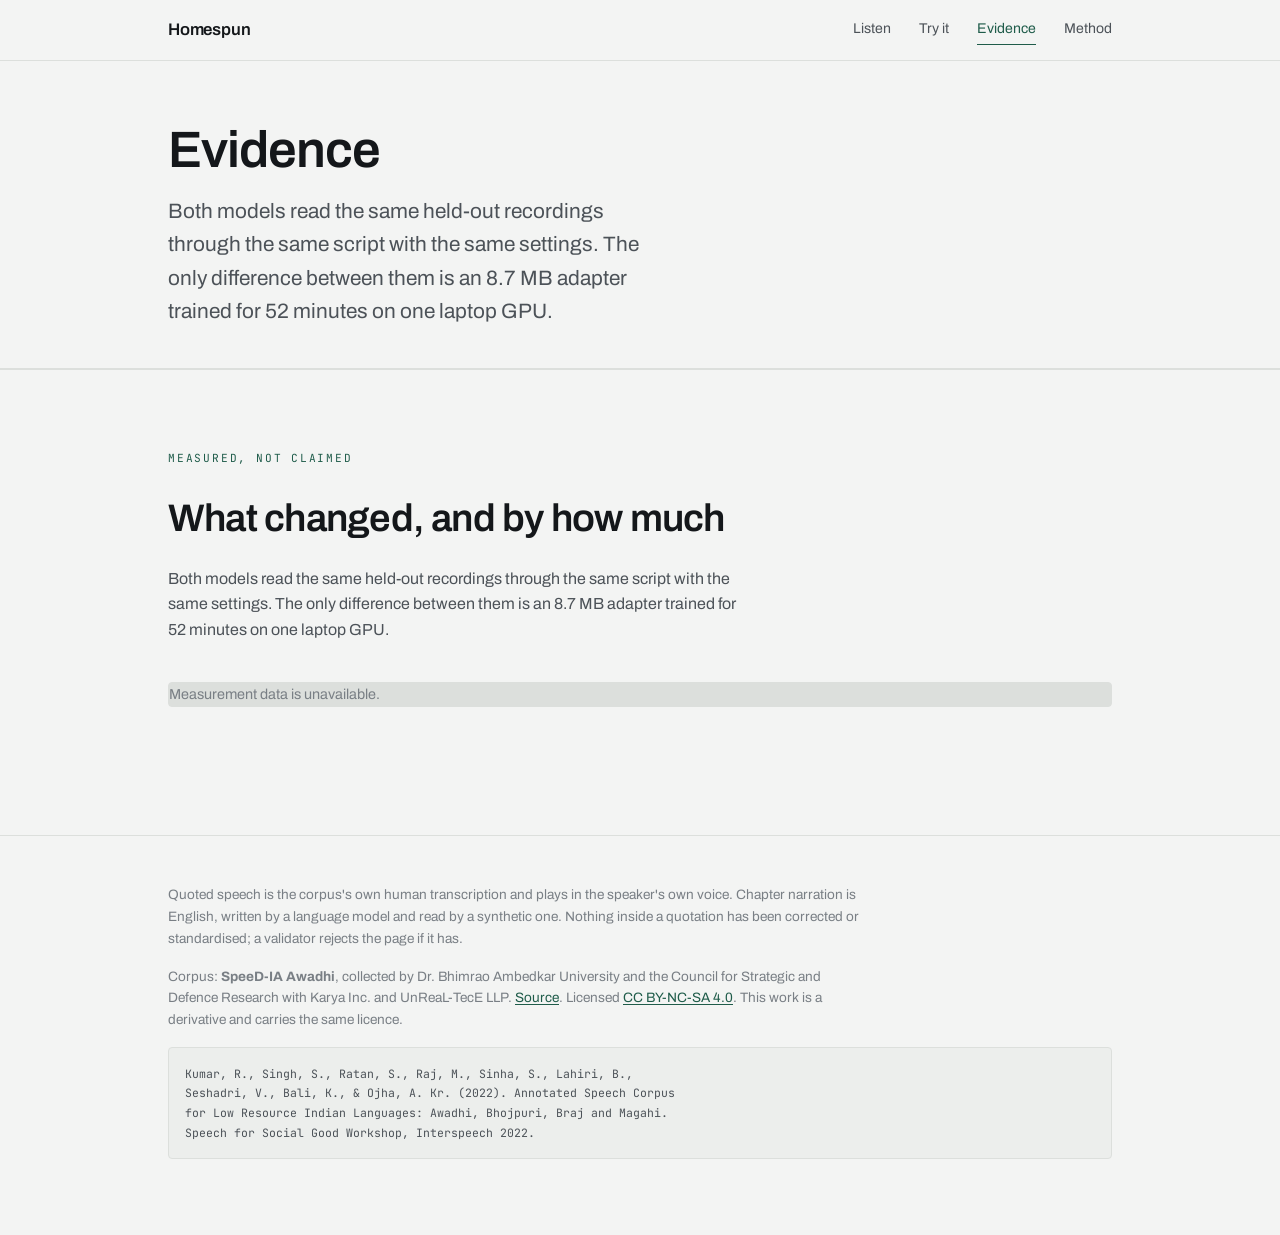
==== web/evidence.html @ 0264154a "Split into four pages and add a working demo Listen, Try it, Evidence, Method, with a nav duplicated" ====
<!doctype html>
<html lang="en">
<head>
<meta charset="utf-8">
<meta name="viewport" content="width=device-width, initial-scale=1">
<title>Evidence / Homespun</title>
<meta name="description" content="Word and character error rates for stock whisper-small against an Awadhi-adapted version, on a held-out test split.">
<meta property="og:title" content="Homespun">
<meta property="og:description" content="A speech model retrained to transcribe Awadhi without translating it into standard Hindi.">
<meta name="theme-color" content="#f3f4f3" media="(prefers-color-scheme: light)">
<meta name="theme-color" content="#101214" media="(prefers-color-scheme: dark)">
<link rel="preconnect" href="https://fonts.googleapis.com">
<link rel="preconnect" href="https://fonts.gstatic.com" crossorigin>
<link href="https://fonts.googleapis.com/css2?family=Archivo:wght@400;500;600&family=JetBrains+Mono:wght@400;500&family=Noto+Serif+Devanagari:wght@400;500&display=swap" rel="stylesheet">
<link rel="stylesheet" href="styles.css">
</head>
<body>

<nav class="nav">
  <div class="wrap nav-inner">
    <a class="brand" href="index.html">Homespun</a>
    <div class="nav-links">
      <a href="index.html" data-page="index">Listen</a>
      <a href="try.html" data-page="try">Try it</a>
      <a href="evidence.html" data-page="evidence" aria-current="page">Evidence</a>
      <a href="method.html" data-page="method">Method</a>
    </div>
  </div>
</nav>

<header class="hero compact">
  <div class="wrap">
    <h1>Evidence</h1>
    <p class="lede">
      Both models read the same held-out recordings through the same script with
      the same settings. The only difference between them is an 8.7 MB adapter
      trained for 52 minutes on one laptop GPU.
    </p>
  </div>
</header>

<main>
<section class="measure-section">
    <div class="wrap">
      <p class="eyebrow">Measured, not claimed</p>
      <h2>What changed, and by how much</h2>
      <p class="intro" id="measure-intro">
        Both models read the same held-out recordings through the same script
        with the same settings. The only difference between them is an 8.7 MB
        adapter trained for 52 minutes on one laptop GPU.
      </p>
      <div class="figures" id="figures"></div>
      <div id="table-wrap"></div>
      <div class="samples" id="samples"></div>
    </div>
  </section>
</main>
<footer>
  <div class="wrap">
    <p>
      Quoted speech is the corpus's own human transcription and plays in the
      speaker's own voice. Chapter narration is English, written by a language
      model and read by a synthetic one. Nothing inside a quotation has been
      corrected or standardised; a validator rejects the page if it has.
    </p>
    <p>
      Corpus: <strong>SpeeD-IA Awadhi</strong>, collected by Dr. Bhimrao Ambedkar
      University and the Council for Strategic and Defence Research with Karya
      Inc. and UnReaL-TecE LLP.
      <a href="https://github.com/unrealtecellp/SpeeD-IA">Source</a>.
      Licensed <a href="https://creativecommons.org/licenses/by-nc-sa/4.0/">CC BY-NC-SA 4.0</a>.
      This work is a derivative and carries the same licence.
    </p>
    <pre class="cite">Kumar, R., Singh, S., Ratan, S., Raj, M., Sinha, S., Lahiri, B.,
Seshadri, V., Bali, K., &amp; Ojha, A. Kr. (2022). Annotated Speech Corpus
for Low Resource Indian Languages: Awadhi, Bhojpuri, Braj and Magahi.
Speech for Social Good Workshop, Interspeech 2022.</pre>
  </div>
</footer>

<script src="app.js"></script>
</body>
</html>
---- web/styles.css ----
/* Homespun -- editorial reader.
 *
 * DESIGN_VARIANCE 6 / MOTION_INTENSITY 4 / VISUAL_DENSITY 3.
 *
 * Palette is cool grey paper with a single deep-green accent. Deliberately not
 * the warm cream and brass that documentary and heritage briefs default to:
 * that palette is everywhere, and this page needs the Devanagari to be the
 * warmest thing on it.
 *
 * Type: Archivo for Latin, Noto Serif Devanagari for the testimony. The serif
 * is justified by the script rather than by mood -- Devanagari reads better
 * with its traditional letterforms, and the contrast marks spoken words apart
 * from everything written about them.
 */

:root {
  --paper: #f3f4f3;
  --surface: #fbfbfa;
  --sunk: #eceeec;
  --ink: #14171a;
  --ink-2: #4c5258;
  --ink-3: #797f85;
  --rule: #dcdfdc;
  --accent: #1f5c4a;
  --accent-ink: #ffffff;
  --accent-wash: #e6ede9;
  --warn: #8a3a22;

  --measure: 36rem;
  --radius: 4px;

  --latin: "Archivo", ui-sans-serif, system-ui, sans-serif;
  --deva: "Noto Serif Devanagari", "Nirmala UI", "Mangal", serif;
  --mono: "JetBrains Mono", ui-monospace, "SFMono-Regular", monospace;

  --ease: cubic-bezier(0.16, 1, 0.3, 1);
}

@media (prefers-color-scheme: dark) {
  :root:not([data-theme="light"]) {
    --paper: #101214;
    --surface: #161a1c;
    --sunk: #1b1f22;
    --ink: #eceeec;
    --ink-2: #a7aeb2;
    --ink-3: #777e83;
    --rule: #272c2f;
    --accent: #6fb39c;
    --accent-ink: #0d1412;
    --accent-wash: #16241f;
    --warn: #d08a6c;
  }
}
:root[data-theme="dark"] {
  --paper: #101214;
  --surface: #161a1c;
  --sunk: #1b1f22;
  --ink: #eceeec;
  --ink-2: #a7aeb2;
  --ink-3: #777e83;
  --rule: #272c2f;
  --accent: #6fb39c;
  --accent-ink: #0d1412;
  --accent-wash: #16241f;
  --warn: #d08a6c;
}

* { box-sizing: border-box; }

html { scroll-behavior: smooth; }
@media (prefers-reduced-motion: reduce) { html { scroll-behavior: auto; } }

body {
  margin: 0;
  background: var(--paper);
  color: var(--ink);
  font-family: var(--latin);
  font-size: 1rem;
  line-height: 1.6;
  font-synthesis: none;
  -webkit-font-smoothing: antialiased;
}

.wrap { width: 100%; max-width: 64rem; margin: 0 auto; padding: 0 clamp(1rem, 4vw, 2.5rem); }
.col { max-width: var(--measure); }

h1, h2, h3 { font-weight: 600; letter-spacing: -0.02em; margin: 0; text-wrap: balance; }
p { margin: 0; text-wrap: pretty; }

.eyebrow {
  font-family: var(--mono);
  font-size: 0.7rem;
  letter-spacing: 0.16em;
  text-transform: uppercase;
  color: var(--accent);
  margin: 0 0 1.25rem;
}

/* ------------------------------------------------------------------ hero --- */

.hero {
  padding: clamp(3.5rem, 9vw, 6rem) 0 clamp(2.5rem, 6vw, 4rem);
  border-bottom: 1px solid var(--rule);
}
.hero h1 {
  font-size: clamp(2.6rem, 9vw, 5.2rem);
  line-height: 0.98;
  margin-bottom: 1.25rem;
}
.hero .lede {
  font-size: clamp(1.05rem, 2.2vw, 1.3rem);
  color: var(--ink-2);
  max-width: 32rem;
}

/* ---------------------------------------------------------------- exhibit --- */

.exhibit { padding: clamp(3rem, 7vw, 5rem) 0; border-bottom: 1px solid var(--rule); }
.exhibit-grid { display: grid; gap: 2rem; }
@media (min-width: 56rem) {
  .exhibit-grid { grid-template-columns: 1.15fr 1fr; gap: 3.5rem; align-items: start; }
}

.said {
  font-family: var(--deva);
  font-size: clamp(1.35rem, 3vw, 1.7rem);
  line-height: 2.1;
  margin-bottom: 1.25rem;
}
.gloss { color: var(--ink-2); font-size: 0.95rem; }

.machine { display: grid; gap: 1px; background: var(--rule); border: 1px solid var(--rule); border-radius: var(--radius); overflow: hidden; }
.machine > div { background: var(--surface); padding: 1rem 1.1rem; }
.machine .who {
  font-family: var(--mono);
  font-size: 0.66rem;
  letter-spacing: 0.14em;
  text-transform: uppercase;
  color: var(--ink-3);
  margin-bottom: 0.5rem;
}
.machine .out { font-family: var(--deva); line-height: 1.95; font-size: 1rem; }
.machine .bad .out { color: var(--warn); }
.machine .good { background: var(--accent-wash); }

/* -------------------------------------------------------------- chapters --- */

.chapters { padding: clamp(3rem, 7vw, 5rem) 0; }
.section-title { font-size: clamp(1.7rem, 4vw, 2.4rem); margin-bottom: 0.9rem; }
.section-note { color: var(--ink-2); max-width: var(--measure); margin-bottom: clamp(2.5rem, 6vw, 3.5rem); }
.chapter { padding-bottom: clamp(3rem, 7vw, 4.5rem); }
.chapter + .chapter { border-top: 1px solid var(--rule); padding-top: clamp(2.5rem, 6vw, 4rem); }

.chapter-head { display: grid; gap: 0.6rem; margin-bottom: 2rem; }
.chapter-head h2 { font-size: clamp(1.5rem, 3.4vw, 2rem); line-height: 1.15; }
.chapter-head .intro { color: var(--ink-2); max-width: var(--measure); }

.narration {
  display: inline-flex;
  align-items: center;
  gap: 0.6rem;
  padding: 0.45rem 0.8rem 0.45rem 0.6rem;
  background: var(--sunk);
  border: 1px solid var(--rule);
  border-radius: 999px;
  font-family: var(--mono);
  font-size: 0.68rem;
  letter-spacing: 0.1em;
  text-transform: uppercase;
  color: var(--ink-2);
  cursor: pointer;
  transition: background 0.25s var(--ease), border-color 0.25s var(--ease);
}
.narration:hover { background: var(--accent-wash); border-color: var(--accent); }
.narration:active { transform: scale(0.98); }
.narration[aria-pressed="true"] { background: var(--accent); border-color: var(--accent); color: var(--accent-ink); }

/* --------------------------------------------------------------- entries --- */

.entries { display: grid; gap: 1.5rem; }

.entry {
  display: grid;
  gap: 1rem;
  padding: 1.4rem 0 0;
  border-top: 1px solid var(--rule);
}
.entry:first-child { border-top: 0; padding-top: 0; }

/* Devanagari needs far more leading than Latin at the same size, or the
   matras collide with the line above. 2.0 is not generous, it is the floor. */
.quote {
  font-family: var(--deva);
  font-size: clamp(1.15rem, 2.4vw, 1.35rem);
  line-height: 2.05;
}

.english {
  color: var(--ink-2);
  font-size: 0.95rem;
  line-height: 1.65;
  padding-left: 0.9rem;
  border-left: 2px solid var(--rule);
  max-width: var(--measure);
}

.player { display: flex; align-items: center; gap: 0.9rem; }

.play {
  flex: none;
  width: 2.5rem; height: 2.5rem;
  border-radius: 999px;
  border: 1px solid var(--rule);
  background: var(--surface);
  color: var(--ink);
  display: grid; place-items: center;
  cursor: pointer;
  transition: background 0.25s var(--ease), border-color 0.25s var(--ease), transform 0.12s var(--ease);
}
.play:hover { border-color: var(--accent); color: var(--accent); }
.play:active { transform: scale(0.94); }
.play[aria-pressed="true"] { background: var(--accent); border-color: var(--accent); color: var(--accent-ink); }
.play svg { width: 1rem; height: 1rem; display: block; }

.wave { flex: 1 1 auto; height: 2.5rem; display: block; min-width: 0; }
.wave rect { fill: var(--rule); transition: fill 0.2s linear; }
.wave rect.on { fill: var(--accent); }

.dur { flex: none; font-family: var(--mono); font-size: 0.72rem; color: var(--ink-3); font-variant-numeric: tabular-nums; }

/* ------------------------------------------------------------ measurement --- */

.measure-section { padding: clamp(3rem, 7vw, 5rem) 0; border-top: 1px solid var(--rule); }
.measure-section h2 { font-size: clamp(1.7rem, 4vw, 2.4rem); margin-bottom: 1rem; }
.measure-section .intro { color: var(--ink-2); max-width: var(--measure); margin-bottom: 2.5rem; }

.figures { display: grid; gap: 1px; background: var(--rule); border: 1px solid var(--rule); border-radius: var(--radius); overflow: hidden; margin-bottom: 2.5rem; }
@media (min-width: 40rem) { .figures { grid-template-columns: repeat(3, 1fr); } }
.figure { background: var(--surface); padding: 1.4rem 1.2rem; }
.figure .k { font-family: var(--mono); font-size: 0.66rem; letter-spacing: 0.12em; text-transform: uppercase; color: var(--ink-3); }
.figure .v { font-size: clamp(1.9rem, 5vw, 2.6rem); font-weight: 600; letter-spacing: -0.03em; font-variant-numeric: tabular-nums; margin: 0.4rem 0 0.1rem; }
.figure .was { font-family: var(--mono); font-size: 0.75rem; color: var(--ink-3); }
.figure .delta { color: var(--accent); font-weight: 600; }

table.metrics { width: 100%; border-collapse: collapse; font-size: 0.9rem; }
table.metrics th, table.metrics td { text-align: right; padding: 0.7rem 0.5rem; border-bottom: 1px solid var(--rule); font-variant-numeric: tabular-nums; }
table.metrics th:first-child, table.metrics td:first-child { text-align: left; font-variant-numeric: normal; }
table.metrics thead th { font-family: var(--mono); font-size: 0.66rem; letter-spacing: 0.1em; text-transform: uppercase; color: var(--ink-3); font-weight: 400; }
table.metrics td.num { font-family: var(--mono); }
table.metrics td.win { color: var(--accent); font-weight: 600; }

/* ---------------------------------------------------------------- samples --- */

.samples { display: grid; gap: 1.5rem; margin-top: 3rem; }
.sample { border-top: 1px solid var(--rule); padding-top: 1.25rem; }
.sample .meta { font-family: var(--mono); font-size: 0.66rem; letter-spacing: 0.1em; text-transform: uppercase; color: var(--ink-3); margin-bottom: 0.9rem; }
.row { display: grid; grid-template-columns: 5rem 1fr; gap: 0.75rem; margin-bottom: 0.6rem; }
.row .tag { font-family: var(--mono); font-size: 0.66rem; letter-spacing: 0.08em; text-transform: uppercase; color: var(--ink-3); padding-top: 0.5rem; }
.row .val { font-family: var(--deva); line-height: 1.95; }
.row.stock .val { color: var(--warn); }
.row.tuned .val { color: var(--ink); }
@media (max-width: 40rem) {
  .row { grid-template-columns: 1fr; gap: 0.1rem; }
  .row .tag { padding-top: 0.5rem; }
}

/* ----------------------------------------------------------------- notes --- */

.notes { padding: clamp(3rem, 7vw, 5rem) 0; border-top: 1px solid var(--rule); }
.notes h2 { font-size: clamp(1.4rem, 3vw, 1.8rem); margin-bottom: 1.5rem; }
.note-list { display: grid; gap: 1.25rem; max-width: var(--measure); }
.note { display: grid; gap: 0.3rem; }
.note b { font-weight: 600; }
.note span { color: var(--ink-2); font-size: 0.95rem; }

/* ---------------------------------------------------------------- footer --- */

footer { border-top: 1px solid var(--rule); padding: 3rem 0 4rem; color: var(--ink-3); font-size: 0.85rem; }
footer p { margin-bottom: 1rem; max-width: 44rem; }
footer a { color: var(--accent); text-underline-offset: 2px; }
.cite { font-family: var(--mono); font-size: 0.72rem; line-height: 1.7; background: var(--sunk); border: 1px solid var(--rule); border-radius: var(--radius); padding: 1rem; white-space: pre-wrap; word-break: break-word; color: var(--ink-2); }

.status { color: var(--ink-3); font-size: 0.9rem; }

/* ----------------------------------------------------------------- motion --- */

.reveal { opacity: 0; transform: translateY(14px); }
@media (prefers-reduced-motion: no-preference) {
  .reveal { transition: opacity 0.6s var(--ease), transform 0.6s var(--ease); }
}
.reveal.in { opacity: 1; transform: none; }
@media (prefers-reduced-motion: reduce) {
  .reveal { opacity: 1; transform: none; transition: none; }
}

:focus-visible { outline: 2px solid var(--accent); outline-offset: 2px; border-radius: 2px; }

/* ------------------------------------------------------------------- nav --- */

.nav { border-bottom: 1px solid var(--rule); background: var(--paper); position: sticky; top: 0; z-index: 10; }
.nav-inner { display: flex; align-items: center; justify-content: space-between; gap: 1.5rem; height: 60px; }
.brand { font-weight: 600; letter-spacing: -0.01em; text-decoration: none; color: var(--ink); font-size: 1.05rem; }
.nav-links { display: flex; gap: clamp(0.9rem, 3vw, 1.75rem); }
.nav-links a {
  text-decoration: none;
  color: var(--ink-2);
  font-size: 0.88rem;
  padding: 0.2rem 0;
  border-bottom: 1px solid transparent;
  transition: color 0.2s var(--ease), border-color 0.2s var(--ease);
}
.nav-links a:hover { color: var(--ink); }
.nav-links a[aria-current="page"] { color: var(--accent); border-bottom-color: var(--accent); }

.hero.compact { padding: clamp(2.5rem, 6vw, 4rem) 0 clamp(2rem, 4vw, 2.5rem); }
.hero.compact h1 { font-size: clamp(2rem, 6vw, 3.2rem); }

/* -------------------------------------------------------------- try page --- */

.examples-section, .live-section { padding: clamp(2.5rem, 6vw, 4rem) 0; }
.live-section { border-top: 1px solid var(--rule); }
.section-note.small { font-size: 0.85rem; margin-top: 2rem; }

.example { border-top: 1px solid var(--rule); padding: 1.5rem 0; }
.example:first-child { border-top: 0; padding-top: 0; }
.example .meta { font-family: var(--mono); font-size: 0.68rem; letter-spacing: 0.08em; text-transform: uppercase; color: var(--ink-3); margin-bottom: 0.9rem; }
.example .meta .better { color: var(--accent); }
.example .meta .worse { color: var(--warn); }
.example .meta .flag { color: var(--warn); }
.example .player { margin-bottom: 1rem; }

.live-controls { display: flex; flex-wrap: wrap; gap: 0.75rem; margin-bottom: 1.25rem; }
.btn {
  font-family: var(--latin);
  font-size: 0.9rem;
  font-weight: 500;
  padding: 0.6rem 1.1rem;
  border-radius: var(--radius);
  border: 1px solid var(--rule);
  background: var(--surface);
  color: var(--ink);
  cursor: pointer;
  transition: background 0.2s var(--ease), border-color 0.2s var(--ease), transform 0.12s var(--ease);
}
.btn:hover { border-color: var(--accent); }
.btn:active { transform: translateY(1px); }
.btn.primary { background: var(--accent); border-color: var(--accent); color: var(--accent-ink); }
.btn.primary:hover { filter: brightness(1.06); }
.btn.quiet { color: var(--ink-2); }
.btn.recording { background: var(--warn); border-color: var(--warn); color: #fff; }

progress { width: 100%; max-width: 24rem; height: 6px; display: block; margin-bottom: 0.75rem; accent-color: var(--accent); }

.live-status { font-size: 0.9rem; color: var(--ink-2); margin-bottom: 1rem; }
.live-status.ok { color: var(--accent); }
.live-status.bad { color: var(--warn); }

.live-text {
  font-family: var(--deva);
  font-size: 1.2rem;
  line-height: 2.05;
  background: var(--accent-wash);
  border: 1px solid var(--rule);
  border-radius: var(--radius);
  padding: 1rem 1.2rem;
}
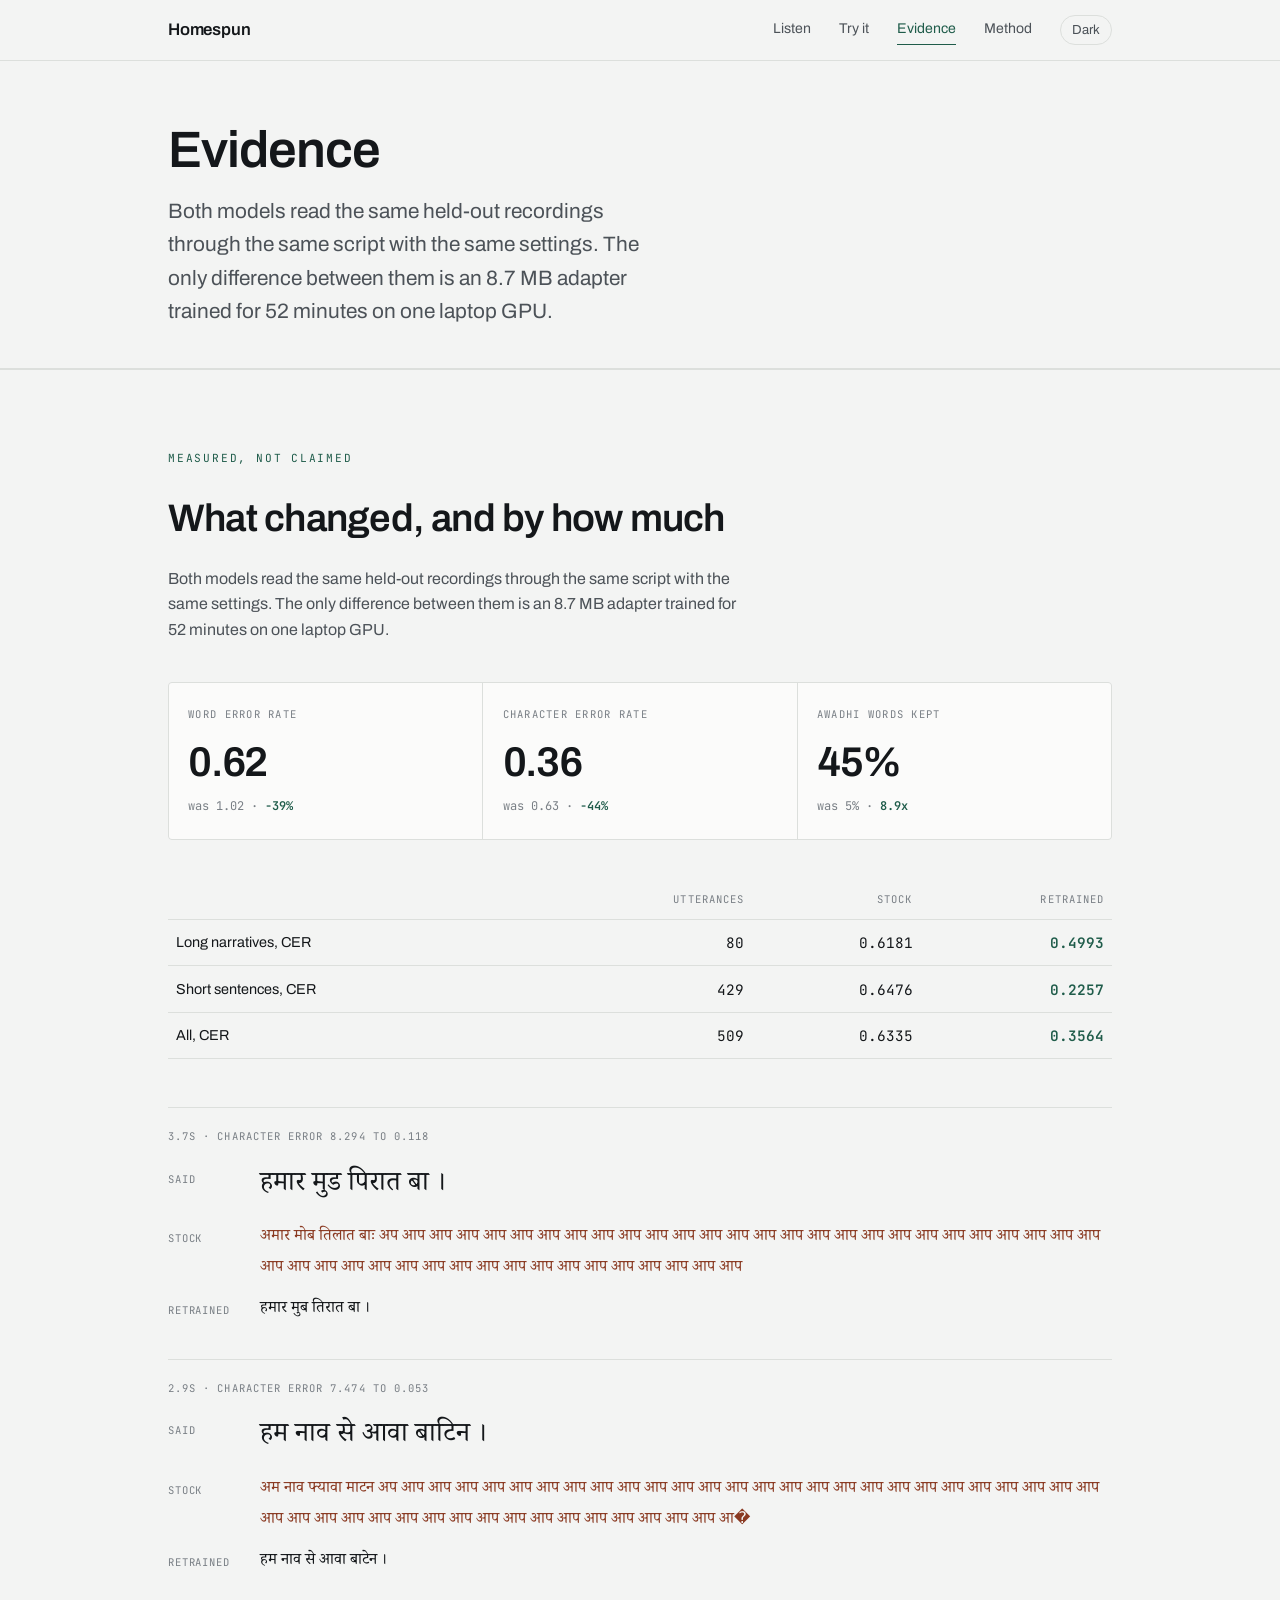
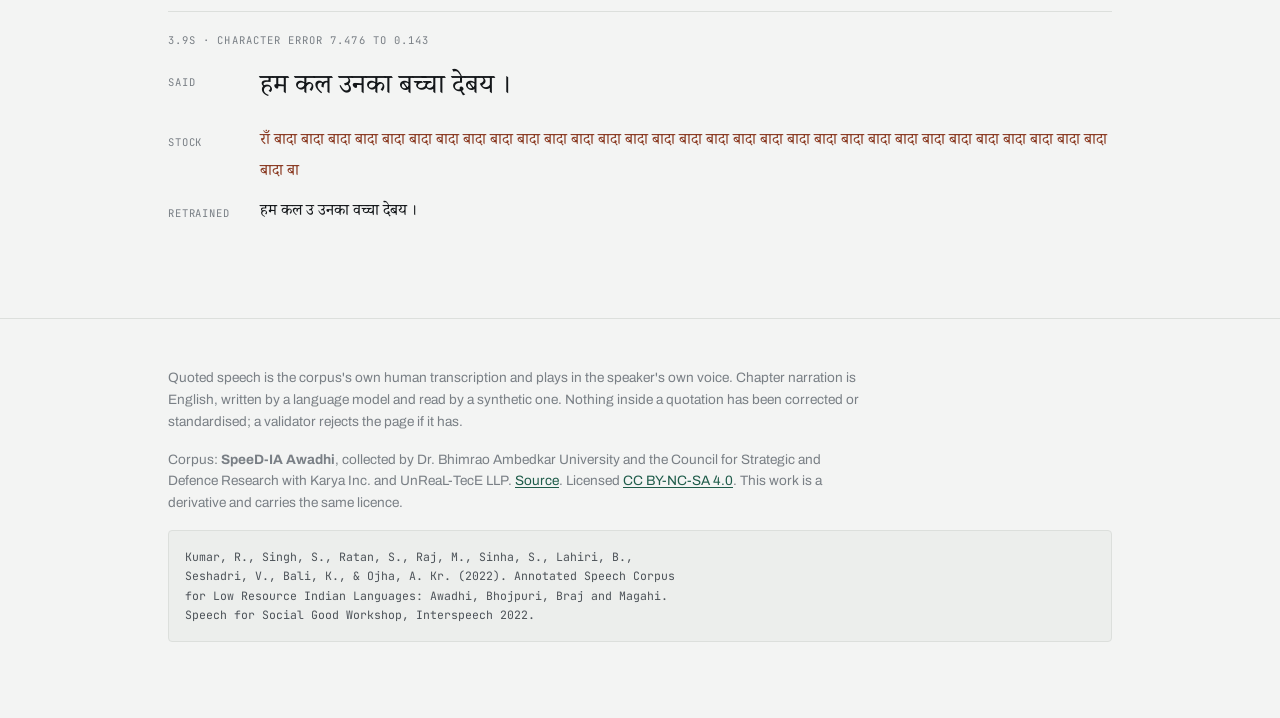
==== commit 2b11289c: "Fix the page that never loaded, and default to light The testimony sat on "Loading the testimony." f" ====
--- a/web/evidence.html
+++ b/web/evidence.html
@@ -24,6 +24,7 @@
       <a href="try.html" data-page="try">Try it</a>
       <a href="evidence.html" data-page="evidence" aria-current="page">Evidence</a>
       <a href="method.html" data-page="method">Method</a>
+      <button class="theme" type="button" data-theme-toggle aria-pressed="false">Dark</button>
     </div>
   </div>
 </nav>
--- a/web/styles.css
+++ b/web/styles.css
@@ -36,8 +36,11 @@
   --ease: cubic-bezier(0.16, 1, 0.3, 1);
 }
 
+/* The script sets data-theme on load, so this only governs the first paint
+   before it runs. Light is the default; the toggle and localStorage decide
+   thereafter. */
 @media (prefers-color-scheme: dark) {
-  :root:not([data-theme="light"]) {
+  :root:not([data-theme="light"]):not([data-theme="dark"]) {
     --paper: #101214;
     --surface: #161a1c;
     --sunk: #1b1f22;
@@ -364,3 +367,16 @@
   border-radius: var(--radius);
   padding: 1rem 1.2rem;
 }
+
+.theme {
+  font-family: var(--latin);
+  font-size: 0.82rem;
+  color: var(--ink-2);
+  background: none;
+  border: 1px solid var(--rule);
+  border-radius: 999px;
+  padding: 0.22rem 0.7rem;
+  cursor: pointer;
+  transition: color 0.2s var(--ease), border-color 0.2s var(--ease);
+}
+.theme:hover { color: var(--ink); border-color: var(--accent); }
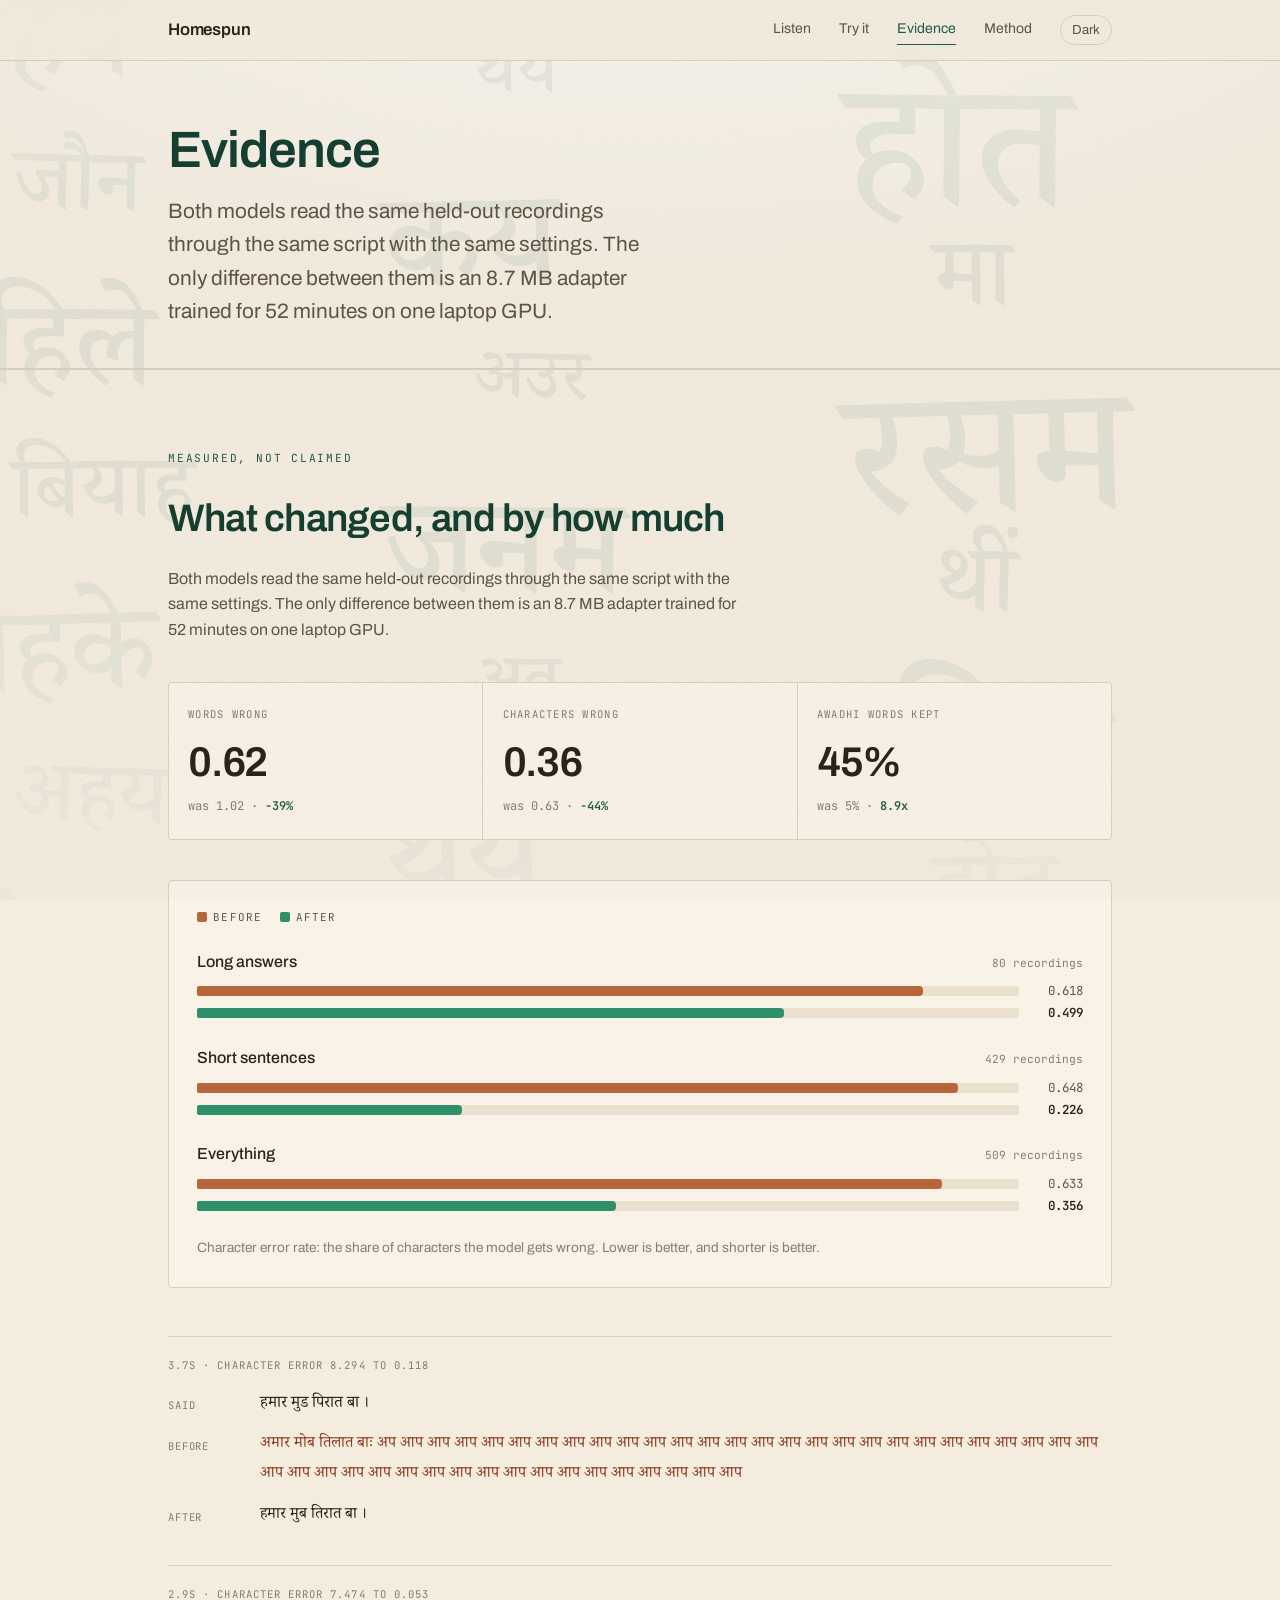
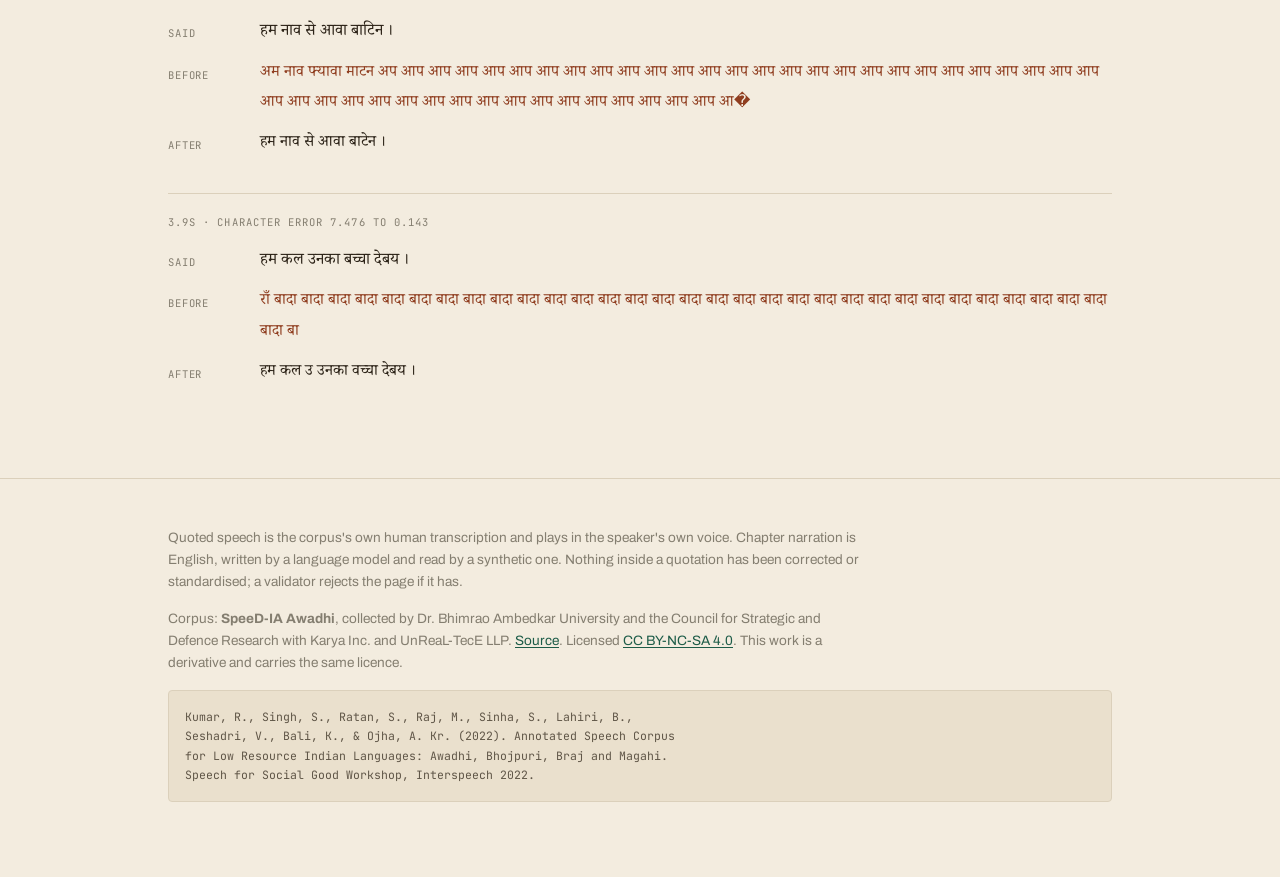
==== commit 6ebf788c: "Turn the benchmark grid into a figure, and drop the jargon "Stock" and "retrained" mean nothing to a" ====
--- a/web/evidence.html
+++ b/web/evidence.html
@@ -51,7 +51,7 @@
         adapter trained for 52 minutes on one laptop GPU.
       </p>
       <div class="figures" id="figures"></div>
-      <div id="table-wrap"></div>
+      <div class="panel"><div id="table-wrap"></div></div>
       <div class="samples" id="samples"></div>
     </div>
   </section>
--- a/web/styles.css
+++ b/web/styles.css
@@ -14,17 +14,23 @@
  */
 
 :root {
-  --paper: #f3f4f3;
-  --surface: #fbfbfa;
-  --sunk: #eceeec;
-  --ink: #14171a;
-  --ink-2: #4c5258;
-  --ink-3: #797f85;
-  --rule: #dcdfdc;
-  --accent: #1f5c4a;
-  --accent-ink: #ffffff;
-  --accent-wash: #e6ede9;
-  --warn: #8a3a22;
+  /* Warm paper with a green accent, not the beige and brass every heritage
+     page reaches for. The warmth belongs to the page; the accent stays cool so
+     the two never blur into the same sepia wash. */
+  --paper: #f3ecdf;
+  --surface: #f9f3e7;
+  --sunk: #eae0cd;
+  --ink: #2c2318;          /* warm brown-black, never #000 */
+  --ink-2: #5f5547;
+  --ink-3: #847e70;
+  --rule: #dbd0bb;
+  --accent: #1d5c48;
+  --accent-deep: #143f31;  /* headings, so colour is in the type not just the gaps */
+  --accent-ink: #f9f3e7;
+  --accent-wash: #e2eae0;
+  --warn: #8f3d1f;
+  --before: #b5663a;
+  --after: #2f8f6b;
 
   --measure: 36rem;
   --radius: 4px;
@@ -39,33 +45,38 @@
 /* The script sets data-theme on load, so this only governs the first paint
    before it runs. Light is the default; the toggle and localStorage decide
    thereafter. */
+/* Dark keeps the same warmth rather than flipping to a cold grey, so the
+   toggle reads as the lights going down on one room, not a move to another. */
 @media (prefers-color-scheme: dark) {
   :root:not([data-theme="light"]):not([data-theme="dark"]) {
-    --paper: #101214;
-    --surface: #161a1c;
-    --sunk: #1b1f22;
-    --ink: #eceeec;
-    --ink-2: #a7aeb2;
-    --ink-3: #777e83;
-    --rule: #272c2f;
-    --accent: #6fb39c;
-    --accent-ink: #0d1412;
-    --accent-wash: #16241f;
-    --warn: #d08a6c;
+    --paper: #16120e;
+    --surface: #1d1813;
+    --sunk: #241e17;
+    --ink: #efe9df;
+    --ink-2: #b4aa9b;
+    --ink-3: #847b6d;
+    --rule: #332b22;
+    --accent: #7fbca4;
+    --accent-ink: #11190f;
+    --accent-wash: #1b251e;
+    --warn: #d98f63;
   }
 }
 :root[data-theme="dark"] {
-  --paper: #101214;
-  --surface: #161a1c;
-  --sunk: #1b1f22;
-  --ink: #eceeec;
-  --ink-2: #a7aeb2;
-  --ink-3: #777e83;
-  --rule: #272c2f;
-  --accent: #6fb39c;
-  --accent-ink: #0d1412;
-  --accent-wash: #16241f;
-  --warn: #d08a6c;
+  --paper: #16120e;
+  --surface: #1f1a14;
+  --sunk: #261f18;
+  --ink: #f0e9dd;
+  --ink-2: #b7ad9d;
+  --ink-3: #8a8070;
+  --rule: #362d23;
+  --accent: #86c2a9;
+  --accent-deep: #a8d6c1;
+  --accent-ink: #11190f;
+  --accent-wash: #1d2820;
+  --warn: #dd9568;
+  --before: #c0784a;
+  --after: #4ca985;
 }
 
 * { box-sizing: border-box; }
@@ -76,6 +87,14 @@
 body {
   margin: 0;
   background: var(--paper);
+  /* A barely-there warm bloom at the top, so a long page of text is not a flat
+     fill. Fixed, so it does not travel with the scroll. */
+  background-image: radial-gradient(
+    120% 70% at 50% -10%,
+    rgb(255 255 255 / 0.55),
+    rgb(255 255 255 / 0) 60%
+  );
+  background-attachment: fixed;
   color: var(--ink);
   font-family: var(--latin);
   font-size: 1rem;
@@ -84,10 +103,31 @@
   -webkit-font-smoothing: antialiased;
 }
 
+/* Paper grain. Fixed and pointer-events none so it never repaints on scroll,
+   which is what makes this cheap enough to leave on. */
+body::before {
+  content: "";
+  position: fixed;
+  inset: 0;
+  z-index: 1;
+  pointer-events: none;
+  opacity: 0.4;
+  background-image: url("data:image/svg+xml,%3Csvg xmlns='http://www.w3.org/2000/svg' width='160' height='160'%3E%3Cfilter id='n'%3E%3CfeTurbulence type='fractalNoise' baseFrequency='0.85' numOctaves='3'/%3E%3CfeColorMatrix type='saturate' values='0'/%3E%3C/filter%3E%3Crect width='160' height='160' filter='url(%23n)' opacity='0.26'/%3E%3C/svg%3E");
+  mix-blend-mode: multiply;
+}
+:root[data-theme="dark"] body::before { mix-blend-mode: screen; opacity: 0.16; }
+
+
 .wrap { width: 100%; max-width: 64rem; margin: 0 auto; padding: 0 clamp(1rem, 4vw, 2.5rem); }
 .col { max-width: var(--measure); }
 
-h1, h2, h3 { font-weight: 600; letter-spacing: -0.02em; margin: 0; text-wrap: balance; }
+h1, h2, h3 {
+  font-weight: 600;
+  letter-spacing: -0.02em;
+  margin: 0;
+  text-wrap: balance;
+  color: var(--accent-deep);
+}
 p { margin: 0; text-wrap: pretty; }
 
 .eyebrow {
@@ -124,7 +164,7 @@
   .exhibit-grid { grid-template-columns: 1.15fr 1fr; gap: 3.5rem; align-items: start; }
 }
 
-.said {
+.exhibit-grid .said {
   font-family: var(--deva);
   font-size: clamp(1.35rem, 3vw, 1.7rem);
   line-height: 2.1;
@@ -144,7 +184,8 @@
 }
 .machine .out { font-family: var(--deva); line-height: 1.95; font-size: 1rem; }
 .machine .bad .out { color: var(--warn); }
-.machine .good { background: var(--accent-wash); }
+.machine .bad { background: var(--sunk); }
+.machine .good { background: var(--accent-wash); border-left: 3px solid var(--accent); }
 
 /* -------------------------------------------------------------- chapters --- */
 
@@ -184,11 +225,13 @@
 
 .entry {
   display: grid;
-  gap: 1rem;
-  padding: 1.4rem 0 0;
-  border-top: 1px solid var(--rule);
-}
-.entry:first-child { border-top: 0; padding-top: 0; }
+  gap: 0.9rem;
+  padding: 1.35rem 1.4rem;
+  background: var(--surface);
+  border: 1px solid var(--rule);
+  border-left: 3px solid var(--accent);
+  border-radius: var(--radius);
+}
 
 /* Devanagari needs far more leading than Latin at the same size, or the
    matras collide with the line above. 2.0 is not generous, it is the floor. */
@@ -202,8 +245,9 @@
   color: var(--ink-2);
   font-size: 0.95rem;
   line-height: 1.65;
-  padding-left: 0.9rem;
-  border-left: 2px solid var(--rule);
+  font-style: italic;
+  padding-top: 0.8rem;
+  border-top: 1px dashed var(--rule);
   max-width: var(--measure);
 }
 
@@ -237,6 +281,13 @@
 .measure-section h2 { font-size: clamp(1.7rem, 4vw, 2.4rem); margin-bottom: 1rem; }
 .measure-section .intro { color: var(--ink-2); max-width: var(--measure); margin-bottom: 2.5rem; }
 
+.panel {
+  background: var(--surface);
+  border: 1px solid var(--rule);
+  border-radius: var(--radius);
+  padding: clamp(1.1rem, 3vw, 1.75rem);
+  margin-bottom: 2rem;
+}
 .figures { display: grid; gap: 1px; background: var(--rule); border: 1px solid var(--rule); border-radius: var(--radius); overflow: hidden; margin-bottom: 2.5rem; }
 @media (min-width: 40rem) { .figures { grid-template-columns: repeat(3, 1fr); } }
 .figure { background: var(--surface); padding: 1.4rem 1.2rem; }
@@ -259,7 +310,9 @@
 .sample .meta { font-family: var(--mono); font-size: 0.66rem; letter-spacing: 0.1em; text-transform: uppercase; color: var(--ink-3); margin-bottom: 0.9rem; }
 .row { display: grid; grid-template-columns: 5rem 1fr; gap: 0.75rem; margin-bottom: 0.6rem; }
 .row .tag { font-family: var(--mono); font-size: 0.66rem; letter-spacing: 0.08em; text-transform: uppercase; color: var(--ink-3); padding-top: 0.5rem; }
-.row .val { font-family: var(--deva); line-height: 1.95; }
+.row .val { font-family: var(--deva); line-height: 1.95; font-size: 1.02rem; }
+.row.ref .val { font-weight: 500; color: var(--ink); }
+.row.stock .val, .row.tuned .val { font-size: 0.98rem; }
 .row.stock .val { color: var(--warn); }
 .row.tuned .val { color: var(--ink); }
 @media (max-width: 40rem) {
@@ -300,7 +353,13 @@
 
 /* ------------------------------------------------------------------- nav --- */
 
-.nav { border-bottom: 1px solid var(--rule); background: var(--paper); position: sticky; top: 0; z-index: 10; }
+.nav {
+  border-bottom: 1px solid var(--rule);
+  background: color-mix(in srgb, var(--paper) 88%, transparent);
+  backdrop-filter: blur(10px);
+  position: sticky; top: 0; z-index: 10;
+}
+@supports not (backdrop-filter: blur(1px)) { .nav { background: var(--paper); } }
 .nav-inner { display: flex; align-items: center; justify-content: space-between; gap: 1.5rem; height: 60px; }
 .brand { font-weight: 600; letter-spacing: -0.01em; text-decoration: none; color: var(--ink); font-size: 1.05rem; }
 .nav-links { display: flex; gap: clamp(0.9rem, 3vw, 1.75rem); }
@@ -322,10 +381,17 @@
 
 .examples-section, .live-section { padding: clamp(2.5rem, 6vw, 4rem) 0; }
 .live-section { border-top: 1px solid var(--rule); }
+.live-section.first { border-top: 0; padding-top: clamp(1rem, 3vw, 1.5rem); }
+.examples-section { border-top: 1px solid var(--rule); }
 .section-note.small { font-size: 0.85rem; margin-top: 2rem; }
 
-.example { border-top: 1px solid var(--rule); padding: 1.5rem 0; }
-.example:first-child { border-top: 0; padding-top: 0; }
+.example {
+  background: var(--surface);
+  border: 1px solid var(--rule);
+  border-radius: var(--radius);
+  padding: 1.35rem 1.4rem;
+  margin-bottom: 1.25rem;
+}
 .example .meta { font-family: var(--mono); font-size: 0.68rem; letter-spacing: 0.08em; text-transform: uppercase; color: var(--ink-3); margin-bottom: 0.9rem; }
 .example .meta .better { color: var(--accent); }
 .example .meta .worse { color: var(--warn); }
@@ -380,3 +446,94 @@
   transition: color 0.2s var(--ease), border-color 0.2s var(--ease);
 }
 .theme:hover { color: var(--ink); border-color: var(--accent); }
+
+.wordwall {
+  position: fixed;
+  inset: 0;
+  z-index: 0;
+  overflow: hidden;
+  pointer-events: none;
+  user-select: none;
+  /* Faded at the edges so words never collide with the nav or the footer. */
+  -webkit-mask-image: radial-gradient(130% 90% at 50% 40%, #000 35%, transparent 85%);
+  mask-image: radial-gradient(130% 90% at 50% 40%, #000 35%, transparent 85%);
+}
+.wordwall span {
+  position: absolute;
+  font-family: var(--deva);
+  font-weight: 500;
+  line-height: 1;
+  white-space: nowrap;
+  color: var(--accent);
+  opacity: 0.075;
+}
+:root[data-theme="dark"] .wordwall span { opacity: 0.1; }
+
+/* Content sits above the wall; the grain stays above both. */
+body > *:not(.wordwall) { position: relative; z-index: 2; }
+body::before { z-index: 3; }
+
+@media (max-width: 48rem) {
+  .wordwall span { opacity: 0.04; }
+}
+
+.example .why {
+  margin-top: 0.9rem;
+  padding: 0.7rem 0.85rem;
+  background: var(--sunk);
+  border-left: 3px solid var(--warn);
+  border-radius: var(--radius);
+  font-size: 0.86rem;
+  color: var(--ink-2);
+}
+
+/* -------------------------------------------------------------- bar chart --- */
+
+.chart-legend {
+  display: flex;
+  gap: 1.1rem;
+  font-family: var(--mono);
+  font-size: 0.68rem;
+  letter-spacing: 0.1em;
+  text-transform: uppercase;
+  color: var(--ink-2);
+  margin-bottom: 1.4rem;
+}
+.chart-legend span { display: inline-flex; align-items: center; gap: 0.4rem; }
+.swatch { width: 10px; height: 10px; border-radius: 2px; display: inline-block; }
+.swatch.before { background: var(--before); }
+.swatch.after { background: var(--after); }
+
+.bar-row { margin-bottom: 1.35rem; }
+.bar-row:last-child { margin-bottom: 0; }
+.bar-head {
+  display: flex;
+  justify-content: space-between;
+  align-items: baseline;
+  gap: 1rem;
+  margin-bottom: 0.45rem;
+}
+.bar-head .name { font-weight: 500; }
+.bar-head .n {
+  font-family: var(--mono);
+  font-size: 0.7rem;
+  color: var(--ink-3);
+  white-space: nowrap;
+}
+/* Two thin marks, 2px apart, both anchored to the same baseline. */
+.bar { display: grid; grid-template-columns: 1fr auto; align-items: center; gap: 0.6rem; }
+.bar + .bar { margin-top: 2px; }
+.track { height: 10px; border-radius: 2px; background: var(--sunk); overflow: hidden; }
+.fill { height: 100%; border-radius: 0 4px 4px 0; }
+.fill.before { background: var(--before); }
+.fill.after { background: var(--after); }
+.bar .v {
+  font-family: var(--mono);
+  font-size: 0.78rem;
+  font-variant-numeric: tabular-nums;
+  color: var(--ink-2);
+  min-width: 3.4rem;
+  text-align: right;
+}
+.bar .v b { font-weight: 600; color: var(--ink); }
+.chart-note { font-size: 0.85rem; color: var(--ink-3); margin-top: 1.25rem; }
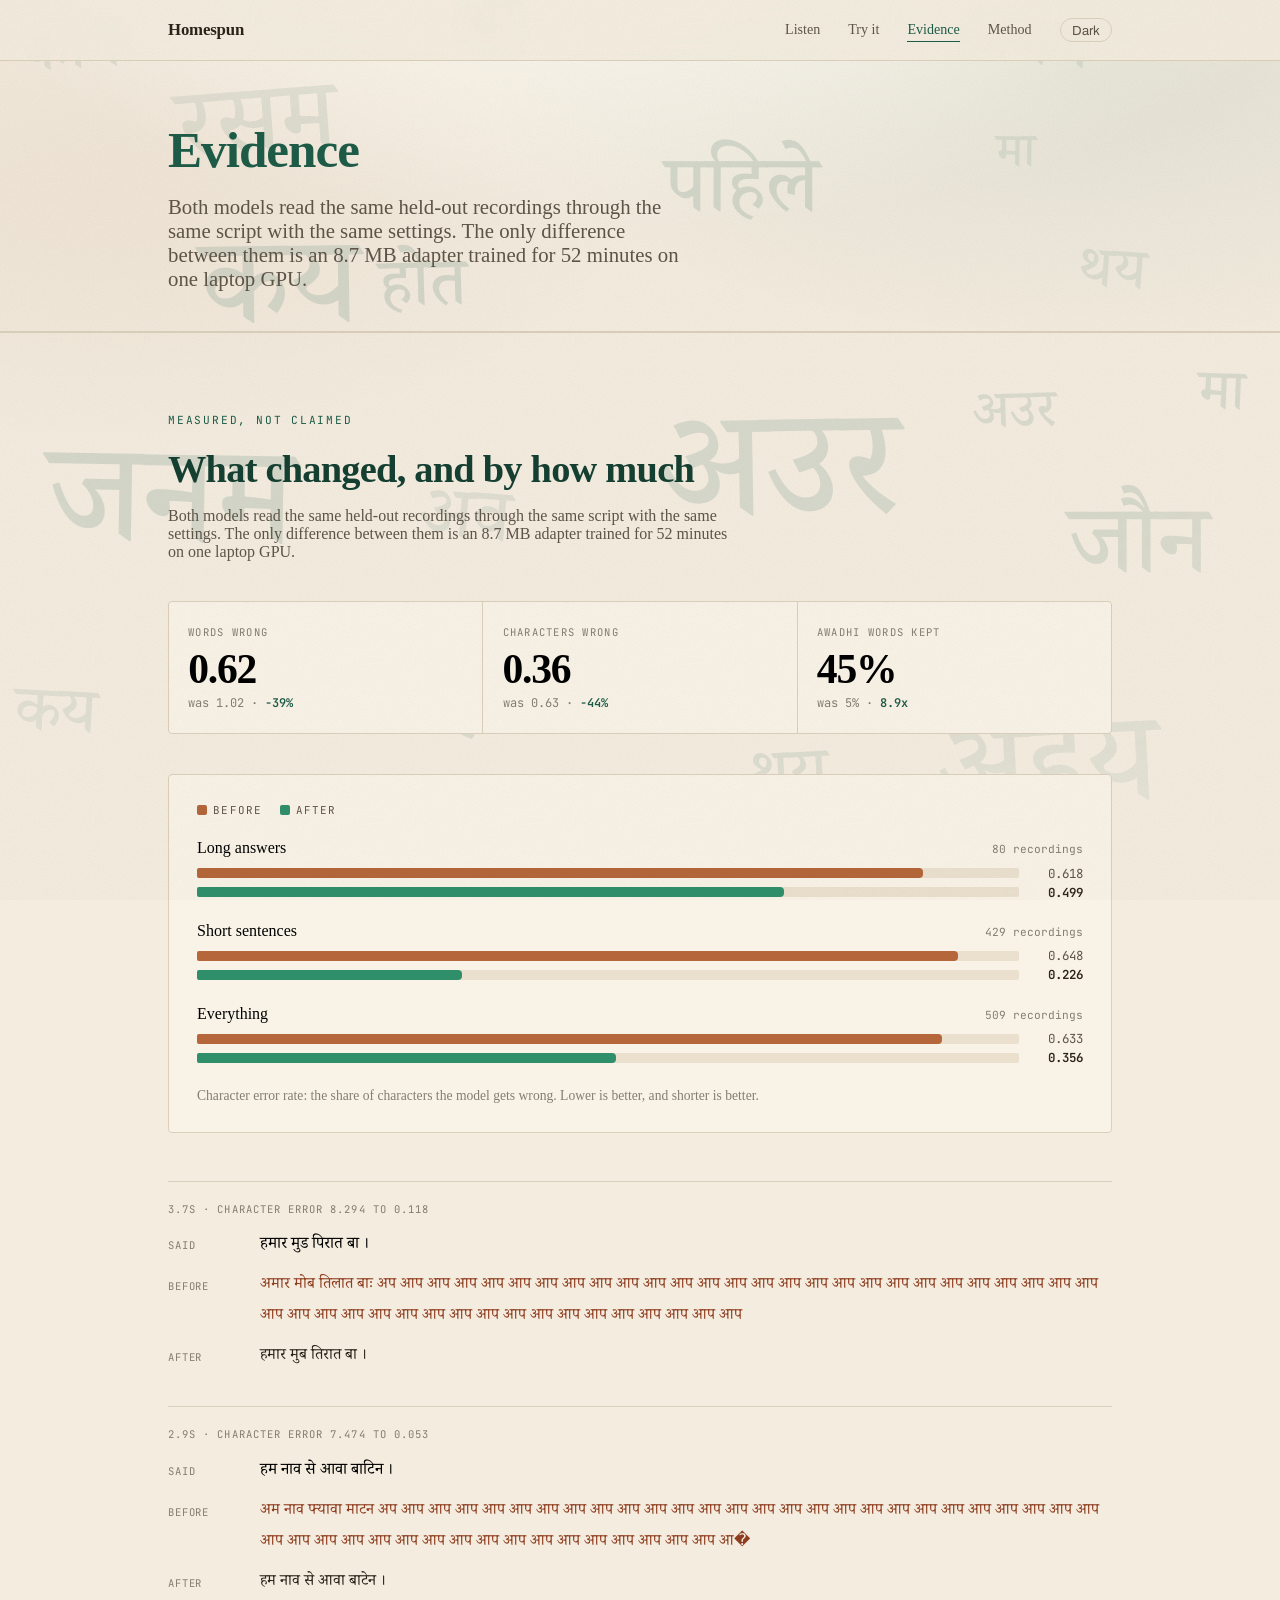
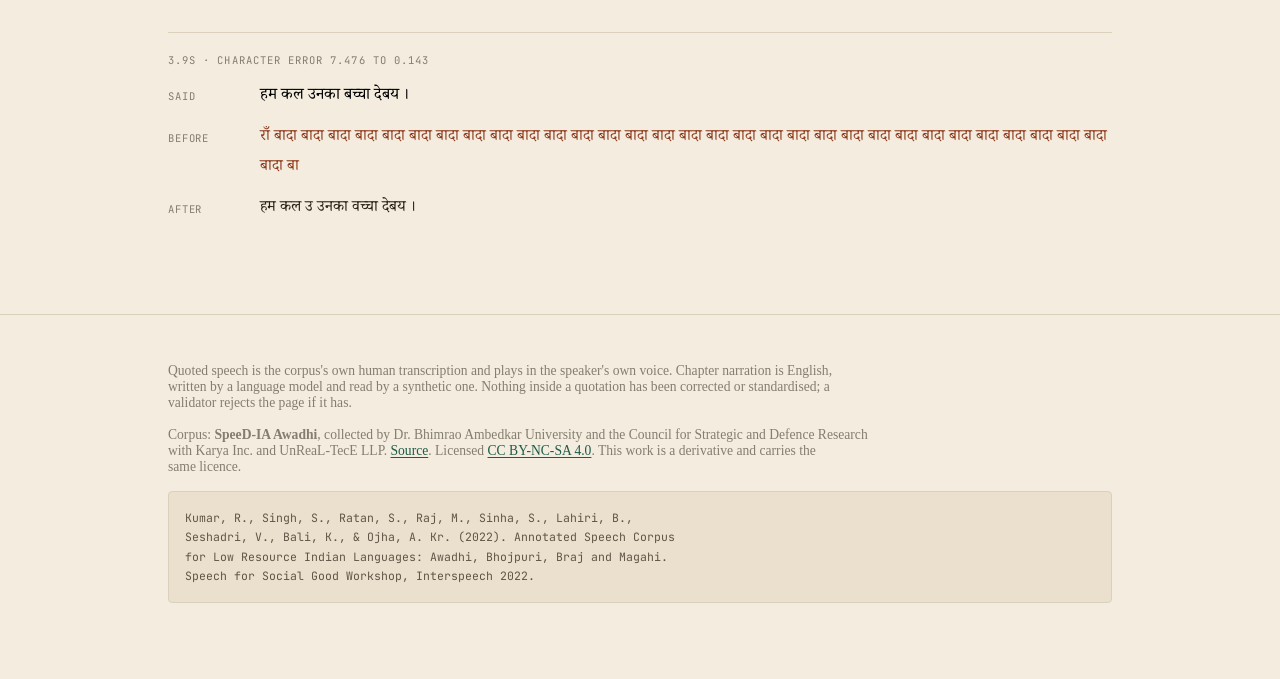
==== commit aa0a1c8f: "Show what the Devanagari means, and meter the microphone Two blocks of script side by side told a no" ====
--- a/web/evidence.html
+++ b/web/evidence.html
@@ -9,6 +9,9 @@
 <meta property="og:description" content="A speech model retrained to transcribe Awadhi without translating it into standard Hindi.">
 <meta name="theme-color" content="#f3f4f3" media="(prefers-color-scheme: light)">
 <meta name="theme-color" content="#101214" media="(prefers-color-scheme: dark)">
+<link rel="icon" href="favicon.svg" type="image/svg+xml">
+<link rel="alternate icon" href="favicon.png" type="image/png" sizes="32x32">
+<link rel="apple-touch-icon" href="favicon.png">
 <link rel="preconnect" href="https://fonts.googleapis.com">
 <link rel="preconnect" href="https://fonts.gstatic.com" crossorigin>
 <link href="https://fonts.googleapis.com/css2?family=Archivo:wght@400;500;600&family=JetBrains+Mono:wght@400;500&family=Noto+Serif+Devanagari:wght@400;500&display=swap" rel="stylesheet">
--- a/web/styles.css
+++ b/web/styles.css
@@ -89,12 +89,17 @@
   background: var(--paper);
   /* A barely-there warm bloom at the top, so a long page of text is not a flat
      fill. Fixed, so it does not travel with the scroll. */
-  background-image: radial-gradient(
-    120% 70% at 50% -10%,
-    rgb(255 255 255 / 0.55),
-    rgb(255 255 255 / 0) 60%
-  );
+  background-image:
+    radial-gradient(100% 60% at 50% -8%, rgb(255 252 244 / 0.9), rgb(255 252 244 / 0) 55%),
+    radial-gradient(80% 50% at 85% 8%, rgb(29 92 72 / 0.07), rgb(29 92 72 / 0) 60%),
+    radial-gradient(70% 45% at 8% 22%, rgb(181 102 58 / 0.06), rgb(181 102 58 / 0) 60%);
   background-attachment: fixed;
+}
+
+:root[data-theme="dark"] body {
+  background-image:
+    radial-gradient(100% 60% at 50% -8%, rgb(255 255 255 / 0.05), rgb(255 255 255 / 0) 55%),
+    radial-gradient(80% 50% at 85% 8%, rgb(134 194 169 / 0.07), rgb(134 194 169 / 0) 60%);
   color: var(--ink);
   font-family: var(--latin);
   font-size: 1rem;
@@ -149,7 +154,9 @@
   font-size: clamp(2.6rem, 9vw, 5.2rem);
   line-height: 0.98;
   margin-bottom: 1.25rem;
-}
+  color: var(--accent);
+}
+:root[data-theme="dark"] .hero h1 { color: var(--accent-deep); }
 .hero .lede {
   font-size: clamp(1.05rem, 2.2vw, 1.3rem);
   color: var(--ink-2);
@@ -458,6 +465,9 @@
   -webkit-mask-image: radial-gradient(130% 90% at 50% 40%, #000 35%, transparent 85%);
   mask-image: radial-gradient(130% 90% at 50% 40%, #000 35%, transparent 85%);
 }
+.wordwall { opacity: 0.14; }
+:root[data-theme="dark"] .wordwall { opacity: 0.1; }
+
 .wordwall span {
   position: absolute;
   font-family: var(--deva);
@@ -465,16 +475,16 @@
   line-height: 1;
   white-space: nowrap;
   color: var(--accent);
-  opacity: 0.075;
-}
-:root[data-theme="dark"] .wordwall span { opacity: 0.1; }
+}
+
 
 /* Content sits above the wall; the grain stays above both. */
 body > *:not(.wordwall) { position: relative; z-index: 2; }
 body::before { z-index: 3; }
 
 @media (max-width: 48rem) {
-  .wordwall span { opacity: 0.04; }
+  .wordwall span { opacity: 0.1; }
+  :root[data-theme="dark"] .wordwall span { opacity: 0.08; }
 }
 
 .example .why {
@@ -537,3 +547,29 @@
 }
 .bar .v b { font-weight: 600; color: var(--ink); }
 .chart-note { font-size: 0.85rem; color: var(--ink-3); margin-top: 1.25rem; }
+
+/* English beneath a Devanagari line, so the comparison reads without the
+   script. Set apart from the transcript it explains rather than beside it. */
+.gloss-line,
+.out-note {
+  display: block;
+  font-family: var(--latin);
+  font-size: 0.84rem;
+  font-style: italic;
+  line-height: 1.55;
+  color: var(--ink-3);
+  margin-top: 0.35rem;
+}
+.row.stock .gloss-line, .machine .bad .out-note { color: var(--warn); font-style: normal; }
+.machine .out-note { margin-top: 0.5rem; }
+
+.meter {
+  background: var(--sunk);
+  border: 1px solid var(--rule);
+  border-radius: var(--radius);
+  padding: 0.5rem 0.75rem;
+  margin-bottom: 0.9rem;
+}
+.wave.live { height: 2.75rem; width: 100%; }
+.wave.live rect { fill: var(--rule); transition: none; }
+.wave.live rect.on { fill: var(--warn); }
